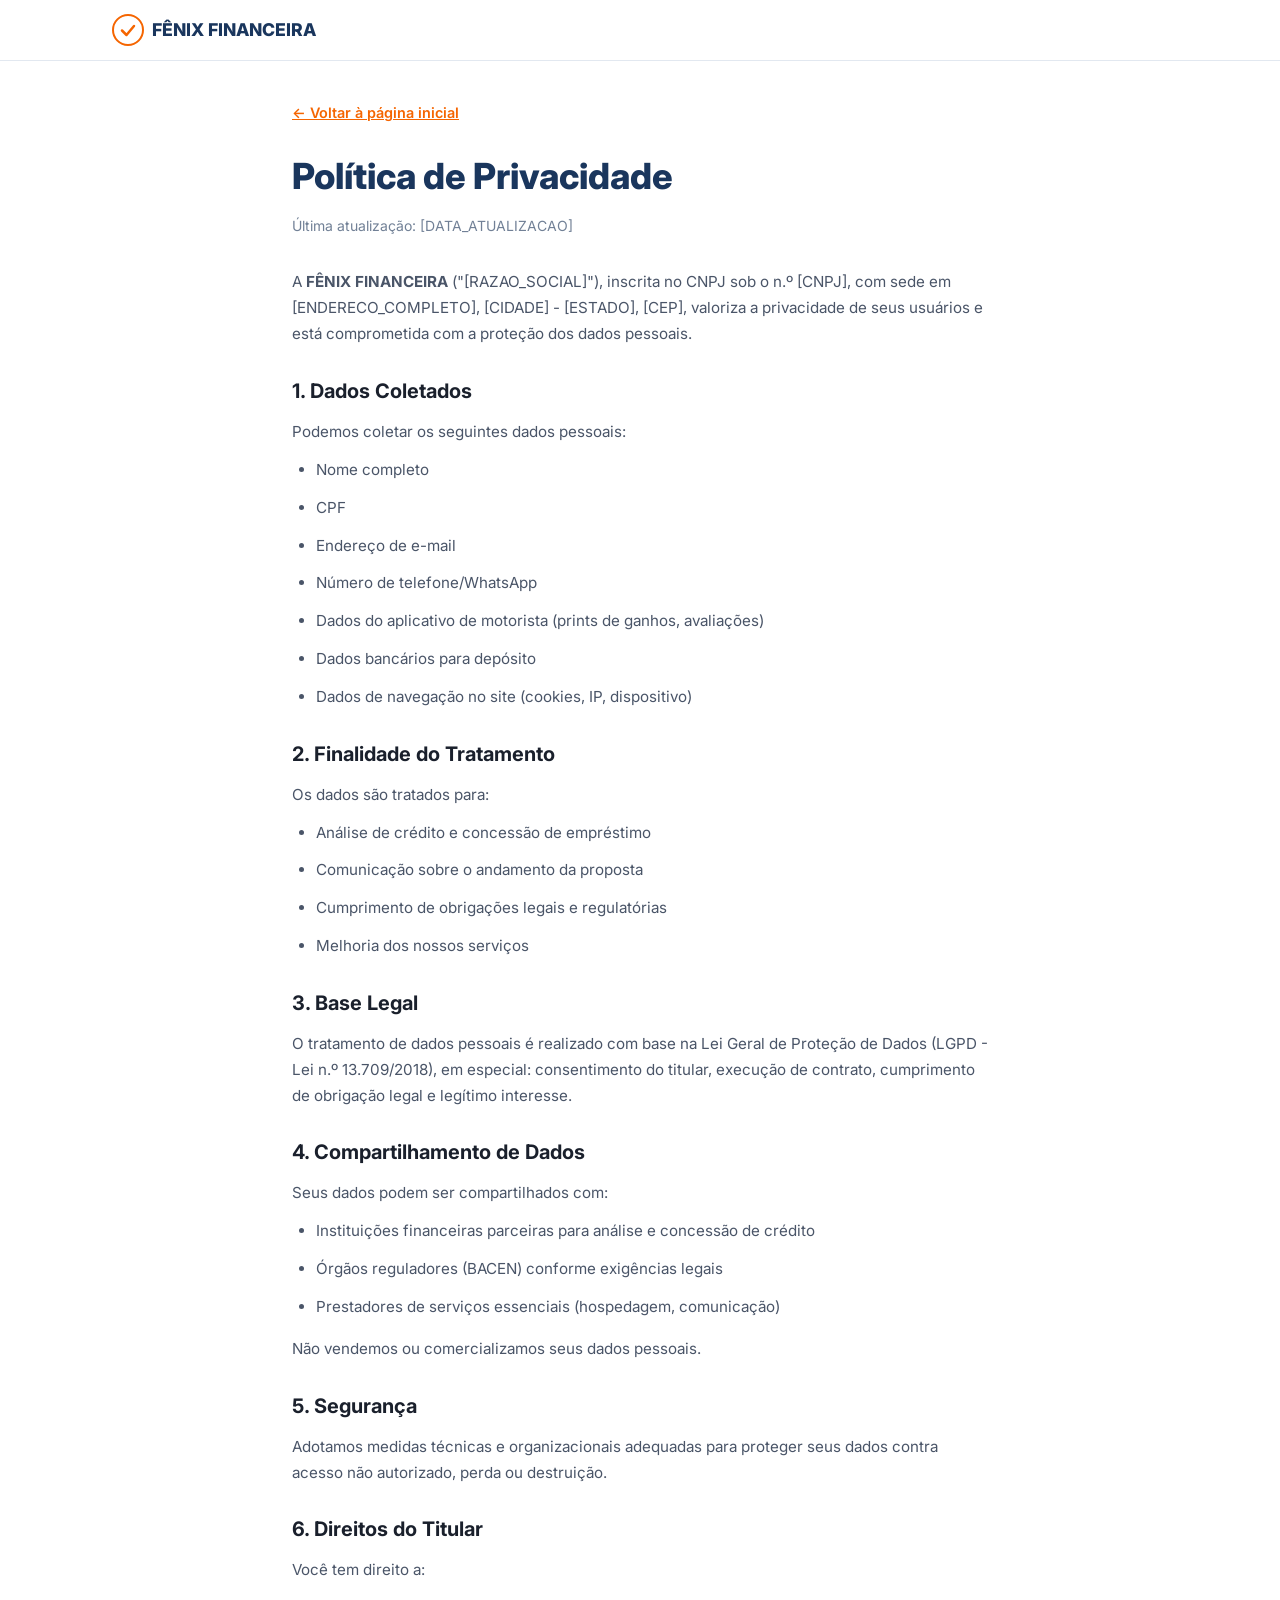
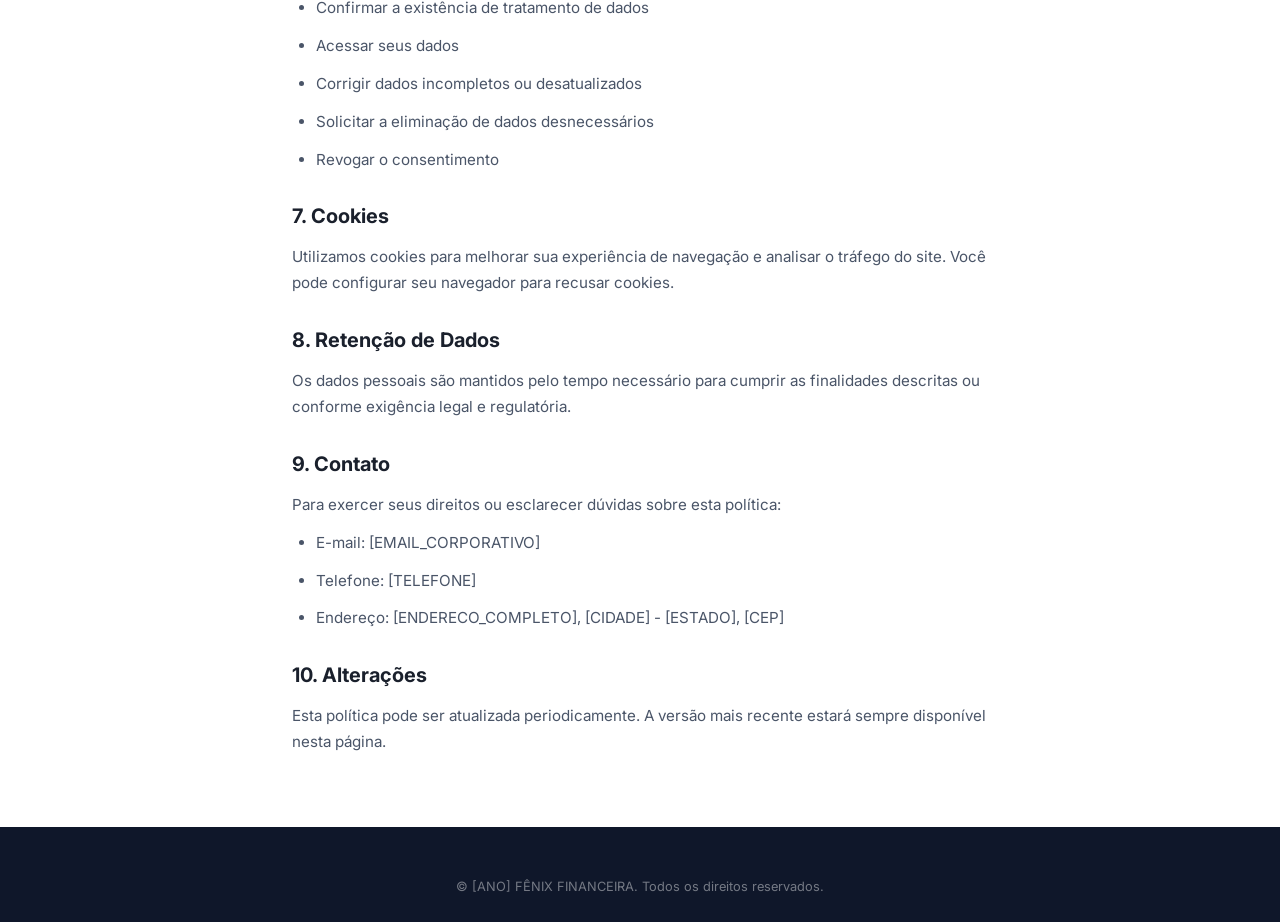
==== privacidade.html @ 760afd5e "Landing page FÊNIX FINANCEIRA - site completo para deploy" ====
<!DOCTYPE html>
<html lang="pt-BR">
<head>
  <meta charset="UTF-8">
  <meta name="viewport" content="width=device-width, initial-scale=1.0, maximum-scale=5.0">
  <meta name="description" content="Política de Privacidade - FÊNIX FINANCEIRA">
  <meta name="robots" content="noindex, follow">
  <link rel="icon" href="/favicon.ico" type="image/x-icon">
  <link rel="preconnect" href="https://fonts.googleapis.com">
  <link rel="preconnect" href="https://fonts.gstatic.com" crossorigin>
  <link rel="stylesheet" href="https://fonts.googleapis.com/css2?family=Inter:wght@400;500;600;700;800&display=swap">
  <link rel="stylesheet" href="css/style.css">
  <title>Política de Privacidade - FÊNIX FINANCEIRA</title>
  <style>
    .legal-page { padding: 100px 0 60px; }
    .legal-page h1 { font-size: 1.75rem; font-weight: 800; margin-bottom: 8px; color: var(--color-primary); }
    .legal-page .legal-date { font-size: 0.875rem; color: var(--color-text-muted); margin-bottom: 32px; }
    .legal-page h2 { font-size: 1.25rem; font-weight: 700; margin: 28px 0 12px; color: var(--color-text); }
    .legal-page p, .legal-page li { font-size: 0.95rem; color: var(--color-text-light); line-height: 1.7; margin-bottom: 12px; }
    .legal-page ul { padding-left: 24px; margin-bottom: 16px; }
    .legal-page a { color: var(--color-cta); text-decoration: underline; }
    .legal-back { display: inline-flex; align-items: center; gap: 6px; margin-bottom: 24px; font-weight: 600; font-size: 0.9rem; color: var(--color-cta); }
    @media (min-width: 768px) {
      .legal-page h1 { font-size: 2.25rem; }
    }
  </style>
</head>
<body>

  <header class="header" id="header">
    <div class="container header__inner">
      <a href="index.html" class="header__logo" aria-label="FÊNIX FINANCEIRA - Voltar à página inicial">
        <svg class="header__logo-icon" width="32" height="32" viewBox="0 0 32 32" fill="none" aria-hidden="true">
          <circle cx="16" cy="16" r="15" stroke="currentColor" stroke-width="2"/>
          <path d="M10 16.5L14.5 21L22 12" stroke="currentColor" stroke-width="2.5" stroke-linecap="round" stroke-linejoin="round"/>
        </svg>
        <span class="header__logo-text">FÊNIX FINANCEIRA</span>
      </a>
    </div>
  </header>

  <main class="legal-page">
    <div class="container" style="max-width: 760px;">
      <a href="index.html" class="legal-back">&larr; Voltar à página inicial</a>

      <h1>Política de Privacidade</h1>
      <p class="legal-date">Última atualização: [DATA_ATUALIZACAO]</p>

      <p>A <strong>FÊNIX FINANCEIRA</strong> ("[RAZAO_SOCIAL]"), inscrita no CNPJ sob o n.º [CNPJ], com sede em [ENDERECO_COMPLETO], [CIDADE] - [ESTADO], [CEP], valoriza a privacidade de seus usuários e está comprometida com a proteção dos dados pessoais.</p>

      <h2>1. Dados Coletados</h2>
      <p>Podemos coletar os seguintes dados pessoais:</p>
      <ul>
        <li>Nome completo</li>
        <li>CPF</li>
        <li>Endereço de e-mail</li>
        <li>Número de telefone/WhatsApp</li>
        <li>Dados do aplicativo de motorista (prints de ganhos, avaliações)</li>
        <li>Dados bancários para depósito</li>
        <li>Dados de navegação no site (cookies, IP, dispositivo)</li>
      </ul>

      <h2>2. Finalidade do Tratamento</h2>
      <p>Os dados são tratados para:</p>
      <ul>
        <li>Análise de crédito e concessão de empréstimo</li>
        <li>Comunicação sobre o andamento da proposta</li>
        <li>Cumprimento de obrigações legais e regulatórias</li>
        <li>Melhoria dos nossos serviços</li>
      </ul>

      <h2>3. Base Legal</h2>
      <p>O tratamento de dados pessoais é realizado com base na Lei Geral de Proteção de Dados (LGPD - Lei n.º 13.709/2018), em especial: consentimento do titular, execução de contrato, cumprimento de obrigação legal e legítimo interesse.</p>

      <h2>4. Compartilhamento de Dados</h2>
      <p>Seus dados podem ser compartilhados com:</p>
      <ul>
        <li>Instituições financeiras parceiras para análise e concessão de crédito</li>
        <li>Órgãos reguladores (BACEN) conforme exigências legais</li>
        <li>Prestadores de serviços essenciais (hospedagem, comunicação)</li>
      </ul>
      <p>Não vendemos ou comercializamos seus dados pessoais.</p>

      <h2>5. Segurança</h2>
      <p>Adotamos medidas técnicas e organizacionais adequadas para proteger seus dados contra acesso não autorizado, perda ou destruição.</p>

      <h2>6. Direitos do Titular</h2>
      <p>Você tem direito a:</p>
      <ul>
        <li>Confirmar a existência de tratamento de dados</li>
        <li>Acessar seus dados</li>
        <li>Corrigir dados incompletos ou desatualizados</li>
        <li>Solicitar a eliminação de dados desnecessários</li>
        <li>Revogar o consentimento</li>
      </ul>

      <h2>7. Cookies</h2>
      <p>Utilizamos cookies para melhorar sua experiência de navegação e analisar o tráfego do site. Você pode configurar seu navegador para recusar cookies.</p>

      <h2>8. Retenção de Dados</h2>
      <p>Os dados pessoais são mantidos pelo tempo necessário para cumprir as finalidades descritas ou conforme exigência legal e regulatória.</p>

      <h2>9. Contato</h2>
      <p>Para exercer seus direitos ou esclarecer dúvidas sobre esta política:</p>
      <ul>
        <li>E-mail: [EMAIL_CORPORATIVO]</li>
        <li>Telefone: [TELEFONE]</li>
        <li>Endereço: [ENDERECO_COMPLETO], [CIDADE] - [ESTADO], [CEP]</li>
      </ul>

      <h2>10. Alterações</h2>
      <p>Esta política pode ser atualizada periodicamente. A versão mais recente estará sempre disponível nesta página.</p>
    </div>
  </main>

  <footer class="footer">
    <div class="container">
      <div class="footer__bottom" style="border-top:none; padding-top:0;">
        <p>&copy; [ANO] FÊNIX FINANCEIRA. Todos os direitos reservados.</p>
      </div>
    </div>
  </footer>

</body>
</html>
---- css/style.css ----
/* ============================================
   VARIÁVEIS CSS — Altere aqui para customizar
   ============================================ */
:root {
  --color-primary: #1a365d;
  --color-primary-light: #2a4a7f;
  --color-primary-dark: #0f2440;
  --color-cta: #f56500;
  --color-cta-hover: #e05a00;
  --color-cta-light: rgba(245, 101, 0, 0.12);
  --color-success: #38a169;
  --color-success-light: rgba(56, 161, 105, 0.12);
  --color-text: #1a202c;
  --color-text-light: #4a5568;
  --color-text-muted: #718096;
  --color-bg: #ffffff;
  --color-bg-alt: #f7fafc;
  --color-bg-dark: #0f172a;
  --color-border: #e2e8f0;
  --font-family: 'Inter', system-ui, -apple-system, BlinkMacSystemFont, 'Segoe UI', sans-serif;
  --radius-sm: 8px;
  --radius-md: 12px;
  --radius-lg: 16px;
  --radius-full: 9999px;
  --shadow-sm: 0 1px 3px rgba(0,0,0,0.08);
  --shadow-md: 0 4px 12px rgba(0,0,0,0.1);
  --shadow-lg: 0 8px 30px rgba(0,0,0,0.12);
  --transition: 200ms ease;
}

/* ============================================
   RESET & BASE — Mobile-first
   ============================================ */
*,
*::before,
*::after {
  margin: 0;
  padding: 0;
  box-sizing: border-box;
}

html {
  scroll-behavior: smooth;
  -webkit-text-size-adjust: 100%;
}

body {
  font-family: var(--font-family);
  font-size: 16px;
  line-height: 1.6;
  color: var(--color-text);
  background-color: var(--color-bg);
  -webkit-font-smoothing: antialiased;
  -moz-osx-font-smoothing: grayscale;
  overflow-x: hidden;
}

img {
  max-width: 100%;
  height: auto;
  display: block;
}

a {
  color: inherit;
  text-decoration: none;
}

button {
  cursor: pointer;
  border: none;
  background: none;
  font-family: inherit;
}

/* ============================================
   CONTAINER
   ============================================ */
.container {
  width: 100%;
  max-width: 1120px;
  margin: 0 auto;
  padding: 0 20px;
}

/* ============================================
   TYPOGRAPHY UTILITIES
   ============================================ */
.section-title {
  font-size: 1.75rem;
  font-weight: 800;
  line-height: 1.2;
  text-align: center;
  margin-bottom: 16px;
  color: var(--color-text);
}

.section-subtitle {
  font-size: 1.05rem;
  color: var(--color-text-light);
  text-align: center;
  max-width: 560px;
  margin: 0 auto 40px;
  line-height: 1.5;
}

.text-highlight {
  color: var(--color-cta);
}

/* ============================================
   BUTTONS
   ============================================ */
.btn {
  display: inline-flex;
  align-items: center;
  justify-content: center;
  font-weight: 700;
  border-radius: var(--radius-sm);
  transition: background var(--transition), transform var(--transition), box-shadow var(--transition);
  white-space: nowrap;
  text-align: center;
  line-height: 1.2;
}

.btn:active {
  transform: scale(0.97);
}

.btn--sm {
  font-size: 0.875rem;
  padding: 10px 20px;
  min-height: 40px;
}

.btn--lg {
  font-size: 1.05rem;
  padding: 16px 32px;
  min-height: 52px;
  letter-spacing: 0.02em;
}

.btn--xl {
  font-size: 1.15rem;
  padding: 18px 40px;
  min-height: 56px;
  letter-spacing: 0.03em;
}

.btn--cta {
  background: var(--color-cta);
  color: #fff;
  box-shadow: 0 4px 14px rgba(245, 101, 0, 0.35);
}

.btn--cta:hover {
  background: var(--color-cta-hover);
  box-shadow: 0 6px 20px rgba(245, 101, 0, 0.45);
  transform: translateY(-1px);
}

.btn--cta:active {
  transform: translateY(0) scale(0.97);
}

.btn--pulse {
  animation: pulse-btn 2.5s infinite;
}

@keyframes pulse-btn {
  0% { box-shadow: 0 4px 14px rgba(245, 101, 0, 0.35), 0 0 0 0 rgba(245, 101, 0, 0.5); }
  70% { box-shadow: 0 4px 14px rgba(245, 101, 0, 0.35), 0 0 0 14px rgba(245, 101, 0, 0); }
  100% { box-shadow: 0 4px 14px rgba(245, 101, 0, 0.35), 0 0 0 0 rgba(245, 101, 0, 0); }
}

/* ============================================
   HEADER
   ============================================ */
.header {
  position: fixed;
  top: 0;
  left: 0;
  right: 0;
  z-index: 100;
  background: rgba(255, 255, 255, 0.92);
  backdrop-filter: blur(12px);
  -webkit-backdrop-filter: blur(12px);
  border-bottom: 1px solid var(--color-border);
  transition: box-shadow 0.3s ease;
}

.header--scrolled {
  box-shadow: var(--shadow-md);
}

.header__inner {
  display: flex;
  align-items: center;
  justify-content: space-between;
  height: 60px;
}

.header__logo {
  display: flex;
  align-items: center;
  gap: 8px;
  font-weight: 800;
  font-size: 1.1rem;
  color: var(--color-primary);
}

.header__logo-icon {
  color: var(--color-cta);
  flex-shrink: 0;
}

.header__nav {
  display: none;
  gap: 28px;
}

.header__link {
  font-size: 0.9rem;
  font-weight: 500;
  color: var(--color-text-light);
  transition: color var(--transition);
}

.header__link:hover {
  color: var(--color-cta);
}

.header__cta {
  flex-shrink: 0;
}

/* ============================================
   HERO
   ============================================ */
.hero {
  padding: 100px 0 60px;
  background: linear-gradient(180deg, var(--color-bg-alt) 0%, var(--color-bg) 100%);
}

.hero__inner {
  display: flex;
  flex-direction: column;
  align-items: center;
  gap: 40px;
}

.hero__content {
  text-align: center;
  max-width: 600px;
}

.hero__badge {
  display: inline-flex;
  align-items: center;
  gap: 6px;
  background: var(--color-success-light);
  color: var(--color-success);
  font-size: 0.8rem;
  font-weight: 600;
  padding: 6px 14px;
  border-radius: var(--radius-full);
  margin-bottom: 20px;
}

.hero__badge svg {
  flex-shrink: 0;
}

.hero__title {
  font-size: 2rem;
  font-weight: 900;
  line-height: 1.15;
  color: var(--color-primary);
  margin-bottom: 16px;
}

.hero__title-highlight {
  color: var(--color-cta);
}

.hero__subtitle {
  font-size: 1.1rem;
  color: var(--color-text-light);
  line-height: 1.6;
  margin-bottom: 28px;
}

.hero__cta-group {
  display: flex;
  flex-direction: column;
  align-items: center;
  gap: 12px;
}

.hero__cta-sub {
  display: flex;
  align-items: center;
  gap: 6px;
  font-size: 0.82rem;
  color: var(--color-text-muted);
}

.hero__cta-sub svg {
  flex-shrink: 0;
  color: var(--color-success);
}

.hero__illustration {
  width: 100%;
  max-width: 320px;
}

.hero__svg {
  width: 100%;
  height: auto;
}

/* ============================================
   BENEFITS
   ============================================ */
.benefits {
  padding: 60px 0;
  background: var(--color-bg);
}

.benefits__grid {
  display: grid;
  grid-template-columns: 1fr;
  gap: 16px;
  margin-top: 32px;
}

.benefit-card {
  background: var(--color-bg);
  border: 1px solid var(--color-border);
  border-radius: var(--radius-md);
  padding: 24px;
  text-align: center;
  transition: transform var(--transition), box-shadow var(--transition);
}

.benefit-card:hover {
  transform: translateY(-3px);
  box-shadow: var(--shadow-md);
}

.benefit-card__icon {
  width: 56px;
  height: 56px;
  border-radius: var(--radius-md);
  display: flex;
  align-items: center;
  justify-content: center;
  margin: 0 auto 16px;
}

.benefit-card__icon--speed {
  background: var(--color-cta-light);
  color: var(--color-cta);
}

.benefit-card__icon--shield {
  background: var(--color-success-light);
  color: var(--color-success);
}

.benefit-card__icon--car {
  background: rgba(26, 54, 93, 0.1);
  color: var(--color-primary);
}

.benefit-card__icon--money {
  background: var(--color-success-light);
  color: var(--color-success);
}

.benefit-card__title {
  font-size: 1.15rem;
  font-weight: 700;
  margin-bottom: 8px;
  color: var(--color-text);
}

.benefit-card__text {
  font-size: 0.95rem;
  color: var(--color-text-light);
  line-height: 1.5;
}

/* ============================================
   COMPARISON TABLE
   ============================================ */
.comparison {
  padding: 60px 0;
  background: var(--color-bg-alt);
}

.comparison__table-wrapper {
  overflow-x: auto;
  -webkit-overflow-scrolling: touch;
  margin-top: 32px;
  border-radius: var(--radius-md);
  box-shadow: var(--shadow-sm);
}

.comparison__table {
  width: 100%;
  border-collapse: collapse;
  background: var(--color-bg);
  font-size: 0.9rem;
  min-width: 520px;
}

.comparison__table thead {
  background: var(--color-primary);
  color: #fff;
}

.comparison__table th {
  padding: 14px 16px;
  text-align: left;
  font-weight: 600;
  font-size: 0.85rem;
  text-transform: uppercase;
  letter-spacing: 0.03em;
}

.comparison__table td {
  padding: 14px 16px;
  border-bottom: 1px solid var(--color-border);
  vertical-align: middle;
}

.comparison__table tbody tr:last-child td {
  border-bottom: none;
}

.comparison__table tbody tr:hover {
  background: var(--color-bg-alt);
}

.comparison__highlight-col {
  background: rgba(56, 161, 105, 0.08) !important;
  color: var(--color-success);
  font-weight: 600;
}

.comparison__table thead .comparison__highlight-col {
  background: var(--color-success) !important;
  color: #fff;
}

.comparison__cta {
  text-align: center;
  margin-top: 32px;
}

/* ============================================
   STEPS (HOW IT WORKS)
   ============================================ */
.steps {
  padding: 60px 0;
  background: var(--color-bg);
}

.steps__grid {
  display: flex;
  flex-direction: column;
  align-items: center;
  gap: 8px;
  margin-top: 32px;
}

.step-card {
  background: var(--color-bg);
  border: 1px solid var(--color-border);
  border-radius: var(--radius-md);
  padding: 28px 24px;
  text-align: center;
  width: 100%;
  max-width: 360px;
  position: relative;
}

.step-card__number {
  position: absolute;
  top: -16px;
  left: 50%;
  transform: translateX(-50%);
  width: 32px;
  height: 32px;
  background: var(--color-cta);
  color: #fff;
  font-weight: 800;
  font-size: 0.95rem;
  border-radius: 50%;
  display: flex;
  align-items: center;
  justify-content: center;
}

.step-card__icon {
  color: var(--color-primary);
  margin-bottom: 12px;
}

.step-card__title {
  font-size: 1.15rem;
  font-weight: 700;
  margin-bottom: 8px;
}

.step-card__text {
  font-size: 0.95rem;
  color: var(--color-text-light);
  line-height: 1.5;
}

.step-connector {
  transform: rotate(90deg);
  opacity: 0.5;
}

.steps__cta {
  text-align: center;
  margin-top: 36px;
}

/* ============================================
   APPS ACCEPTED
   ============================================ */
.apps {
  padding: 60px 0;
  background: var(--color-bg-alt);
}

.apps__grid {
  display: flex;
  flex-wrap: wrap;
  justify-content: center;
  gap: 12px;
  margin-top: 8px;
}

.app-tag {
  display: flex;
  align-items: center;
  gap: 8px;
  background: var(--color-bg);
  border: 1px solid var(--color-border);
  border-radius: var(--radius-full);
  padding: 10px 20px;
  font-weight: 600;
  font-size: 0.95rem;
  transition: transform var(--transition), box-shadow var(--transition);
}

.app-tag:hover {
  transform: translateY(-2px);
  box-shadow: var(--shadow-sm);
}

.app-tag__icon {
  font-size: 1.2rem;
}

.app-tag--other {
  background: var(--color-cta-light);
  border-color: var(--color-cta);
  color: var(--color-cta);
}

/* ============================================
   FAQ
   ============================================ */
.faq {
  padding: 60px 0;
  background: var(--color-bg);
}

.faq__list {
  max-width: 680px;
  margin: 32px auto 0;
  display: flex;
  flex-direction: column;
  gap: 8px;
}

.faq__item {
  background: var(--color-bg);
  border: 1px solid var(--color-border);
  border-radius: var(--radius-sm);
  overflow: hidden;
  transition: box-shadow var(--transition);
}

.faq__item[open] {
  box-shadow: var(--shadow-sm);
}

.faq__question {
  display: flex;
  align-items: center;
  justify-content: space-between;
  gap: 12px;
  padding: 16px 20px;
  font-weight: 600;
  font-size: 1rem;
  cursor: pointer;
  list-style: none;
  color: var(--color-text);
  transition: color var(--transition);
  min-height: 52px;
}

.faq__question::-webkit-details-marker {
  display: none;
}

.faq__question::marker {
  content: '';
}

.faq__question:hover {
  color: var(--color-cta);
}

.faq__chevron {
  flex-shrink: 0;
  transition: transform 0.3s ease;
  color: var(--color-text-muted);
}

.faq__item[open] .faq__chevron {
  transform: rotate(180deg);
  color: var(--color-cta);
}

.faq__answer {
  padding: 0 20px 16px;
  font-size: 0.95rem;
  color: var(--color-text-light);
  line-height: 1.6;
}

/* ============================================
   CTA FINAL
   ============================================ */
.cta-final {
  padding: 80px 0;
  background: linear-gradient(135deg, var(--color-primary) 0%, var(--color-primary-dark) 100%);
  color: #fff;
  text-align: center;
}

.cta-final__inner {
  display: flex;
  flex-direction: column;
  align-items: center;
  gap: 16px;
}

.cta-final__title {
  font-size: 1.75rem;
  font-weight: 800;
  line-height: 1.2;
}

.cta-final__subtitle {
  font-size: 1.05rem;
  opacity: 0.85;
  max-width: 480px;
  margin-bottom: 8px;
}

.cta-final__note {
  font-size: 0.85rem;
  opacity: 0.7;
  margin-top: 4px;
}

/* ============================================
   FOOTER
   ============================================ */
.footer {
  background: var(--color-bg-dark);
  color: rgba(255, 255, 255, 0.7);
  padding: 48px 0 24px;
  font-size: 0.875rem;
}

.footer__grid {
  display: grid;
  grid-template-columns: 1fr;
  gap: 32px;
  margin-bottom: 32px;
}

.footer__heading {
  color: #fff;
  font-size: 0.95rem;
  font-weight: 700;
  margin-bottom: 12px;
}

.footer__text {
  line-height: 1.7;
}

.footer__link {
  display: block;
  margin-bottom: 8px;
  transition: color var(--transition);
}

.footer__link:hover {
  color: var(--color-cta);
}

.footer__bottom {
  border-top: 1px solid rgba(255, 255, 255, 0.1);
  padding-top: 20px;
  text-align: center;
  font-size: 0.8rem;
  opacity: 0.6;
  line-height: 1.8;
}

/* ============================================
   FLOATING CHAT BUTTON (FAB)
   ============================================ */
.chat-fab {
  position: fixed;
  bottom: 24px;
  right: 24px;
  z-index: 90;
  display: flex;
  align-items: center;
  gap: 8px;
  background: var(--color-cta);
  color: #fff;
  padding: 14px 22px;
  border-radius: var(--radius-full);
  font-weight: 700;
  font-size: 0.85rem;
  box-shadow: 0 4px 20px rgba(245, 101, 0, 0.4);
  animation: pulse-fab 2s infinite;
  transition: transform var(--transition), background var(--transition);
  min-height: 56px;
}

.chat-fab:hover {
  background: var(--color-cta-hover);
  transform: scale(1.05);
}

.chat-fab:active {
  transform: scale(0.97);
}

@keyframes pulse-fab {
  0% { box-shadow: 0 4px 20px rgba(245, 101, 0, 0.4), 0 0 0 0 rgba(245, 101, 0, 0.5); }
  70% { box-shadow: 0 4px 20px rgba(245, 101, 0, 0.4), 0 0 0 18px rgba(245, 101, 0, 0); }
  100% { box-shadow: 0 4px 20px rgba(245, 101, 0, 0.4), 0 0 0 0 rgba(245, 101, 0, 0); }
}

.chat-fab__badge {
  position: absolute;
  top: -6px;
  right: -4px;
  background: var(--color-success);
  color: #fff;
  font-size: 0.6rem;
  font-weight: 700;
  padding: 2px 6px;
  border-radius: var(--radius-full);
  letter-spacing: 0.05em;
}

.chat-fab__icon {
  flex-shrink: 0;
}

.chat-fab__text {
  display: none;
}

/* ============================================
   ANIMATIONS — Fade In on Scroll
   ============================================ */
.fade-in {
  opacity: 0;
  transform: translateY(24px);
  transition: opacity 0.6s ease, transform 0.6s ease;
}

.fade-in.is-visible {
  opacity: 1;
  transform: translateY(0);
}

/* ============================================
   RESPONSIVE — Tablet (768px+)
   ============================================ */
@media (min-width: 768px) {
  .container {
    padding: 0 32px;
  }

  .header__nav {
    display: flex;
  }

  .section-title {
    font-size: 2.25rem;
  }

  .hero {
    padding: 120px 0 80px;
  }

  .hero__title {
    font-size: 2.75rem;
  }

  .hero__inner {
    flex-direction: row;
    text-align: left;
    gap: 48px;
  }

  .hero__content {
    text-align: left;
    flex: 1;
  }

  .hero__illustration {
    max-width: 380px;
    flex-shrink: 0;
  }

  .hero__cta-group {
    align-items: flex-start;
  }

  .benefits {
    padding: 80px 0;
  }

  .benefits__grid {
    grid-template-columns: 1fr 1fr;
    gap: 20px;
  }

  .comparison {
    padding: 80px 0;
  }

  .steps {
    padding: 80px 0;
  }

  .steps__grid {
    flex-direction: row;
    align-items: flex-start;
    gap: 12px;
  }

  .step-connector {
    transform: none;
    margin-top: 60px;
  }

  .step-card {
    max-width: none;
    flex: 1;
  }

  .apps {
    padding: 80px 0;
  }

  .faq {
    padding: 80px 0;
  }

  .cta-final {
    padding: 100px 0;
  }

  .cta-final__title {
    font-size: 2.25rem;
  }

  .footer__grid {
    grid-template-columns: 1.5fr 1fr 1fr;
  }

  .chat-fab__text {
    display: inline;
  }
}

/* ============================================
   RESPONSIVE — Desktop (1024px+)
   ============================================ */
@media (min-width: 1024px) {
  .section-title {
    font-size: 2.5rem;
  }

  .hero__title {
    font-size: 3.2rem;
  }

  .hero__subtitle {
    font-size: 1.2rem;
  }

  .benefits__grid {
    grid-template-columns: repeat(4, 1fr);
    gap: 24px;
  }

  .benefit-card {
    padding: 28px 20px;
  }

  .cta-final__title {
    font-size: 2.75rem;
  }
}

/* ============================================
   RESPONSIVE — Small phones (320px)
   ============================================ */
@media (max-width: 374px) {
  .hero__title {
    font-size: 1.65rem;
  }

  .hero__subtitle {
    font-size: 1rem;
  }

  .btn--lg {
    font-size: 0.95rem;
    padding: 14px 24px;
  }

  .btn--xl {
    font-size: 1rem;
    padding: 16px 28px;
  }

  .section-title {
    font-size: 1.5rem;
  }

  .comparison__table {
    font-size: 0.8rem;
  }

  .comparison__table th,
  .comparison__table td {
    padding: 10px 10px;
  }

  .chat-fab {
    bottom: 16px;
    right: 16px;
    padding: 12px 16px;
    min-height: 48px;
  }
}

/* ============================================
   PRINT STYLES
   ============================================ */
@media print {
  .header,
  .chat-fab,
  .btn {
    display: none !important;
  }

  .hero {
    padding-top: 20px;
  }

  body {
    color: #000;
  }
}

/* ============================================
   REDUCED MOTION
   ============================================ */
@media (prefers-reduced-motion: reduce) {
  *,
  *::before,
  *::after {
    animation-duration: 0.01ms !important;
    animation-iteration-count: 1 !important;
    transition-duration: 0.01ms !important;
  }

  html {
    scroll-behavior: auto;
  }

  .fade-in {
    opacity: 1;
    transform: none;
  }
}
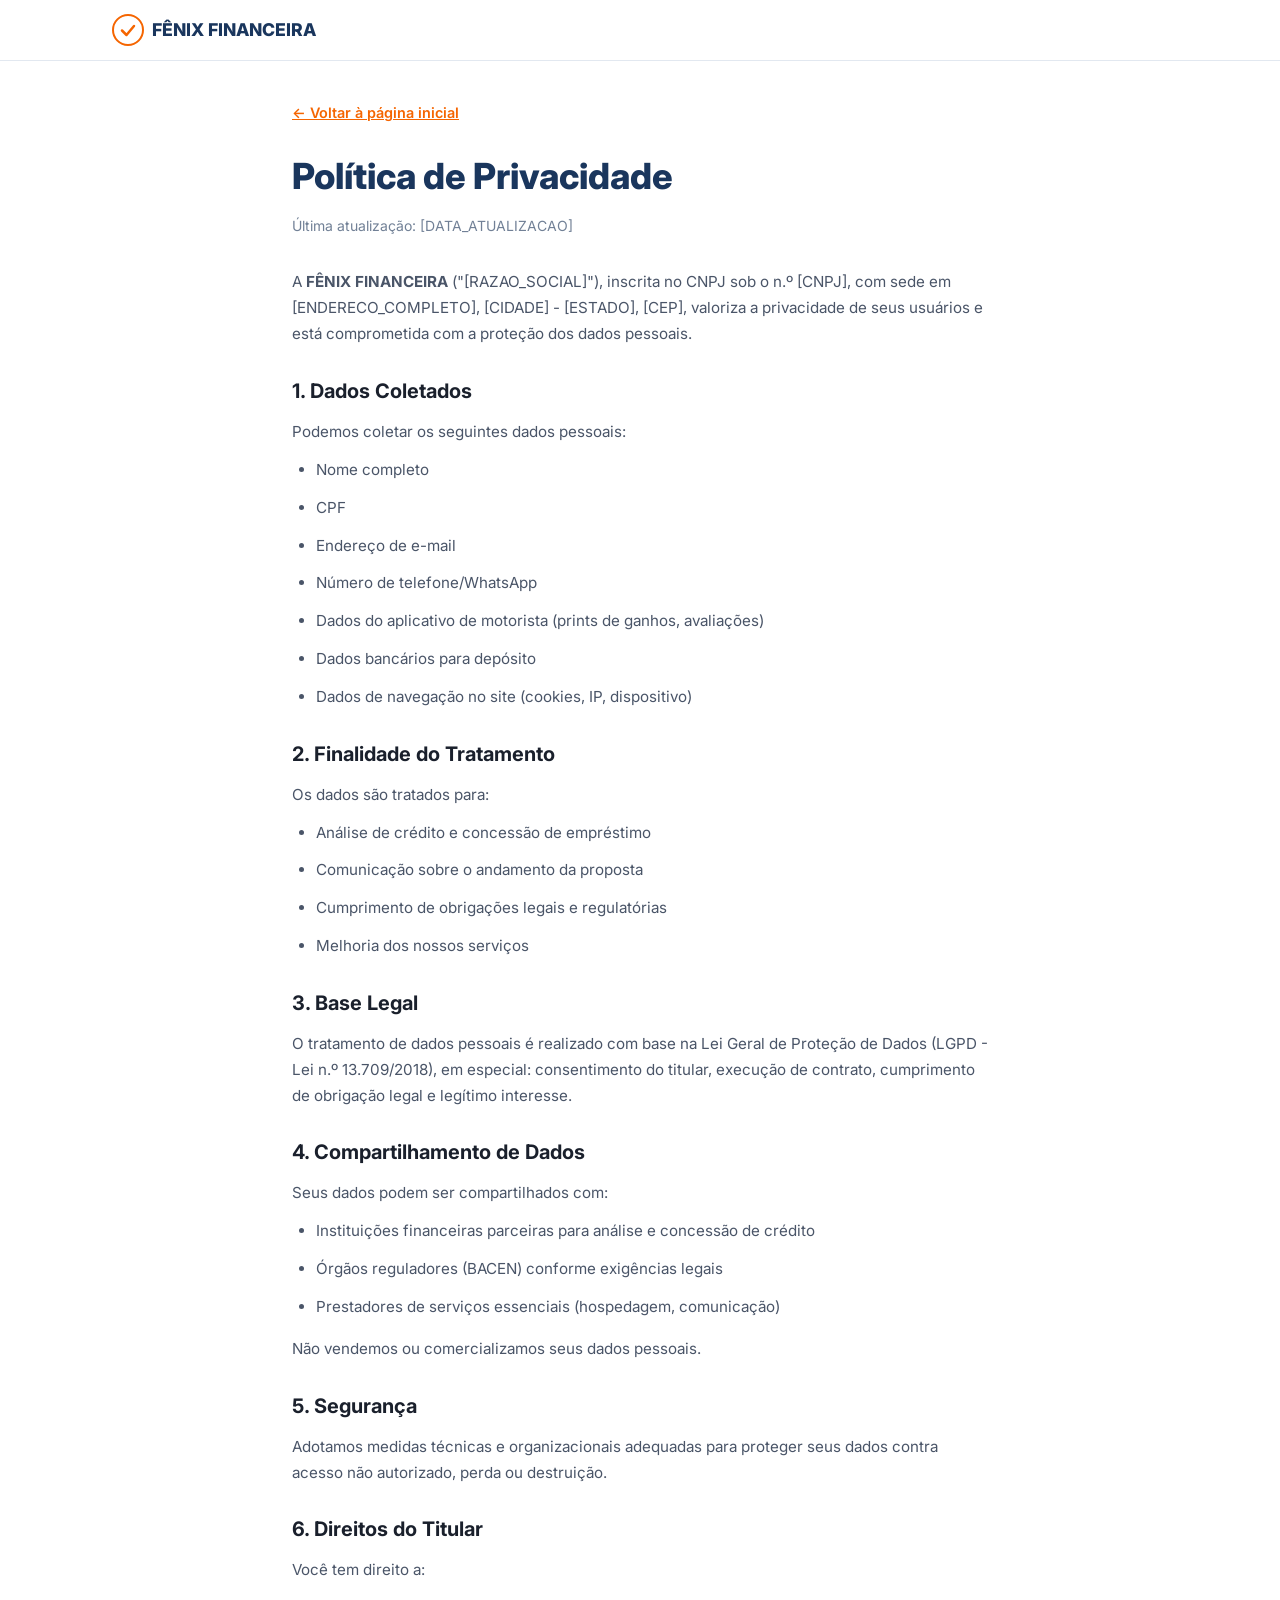
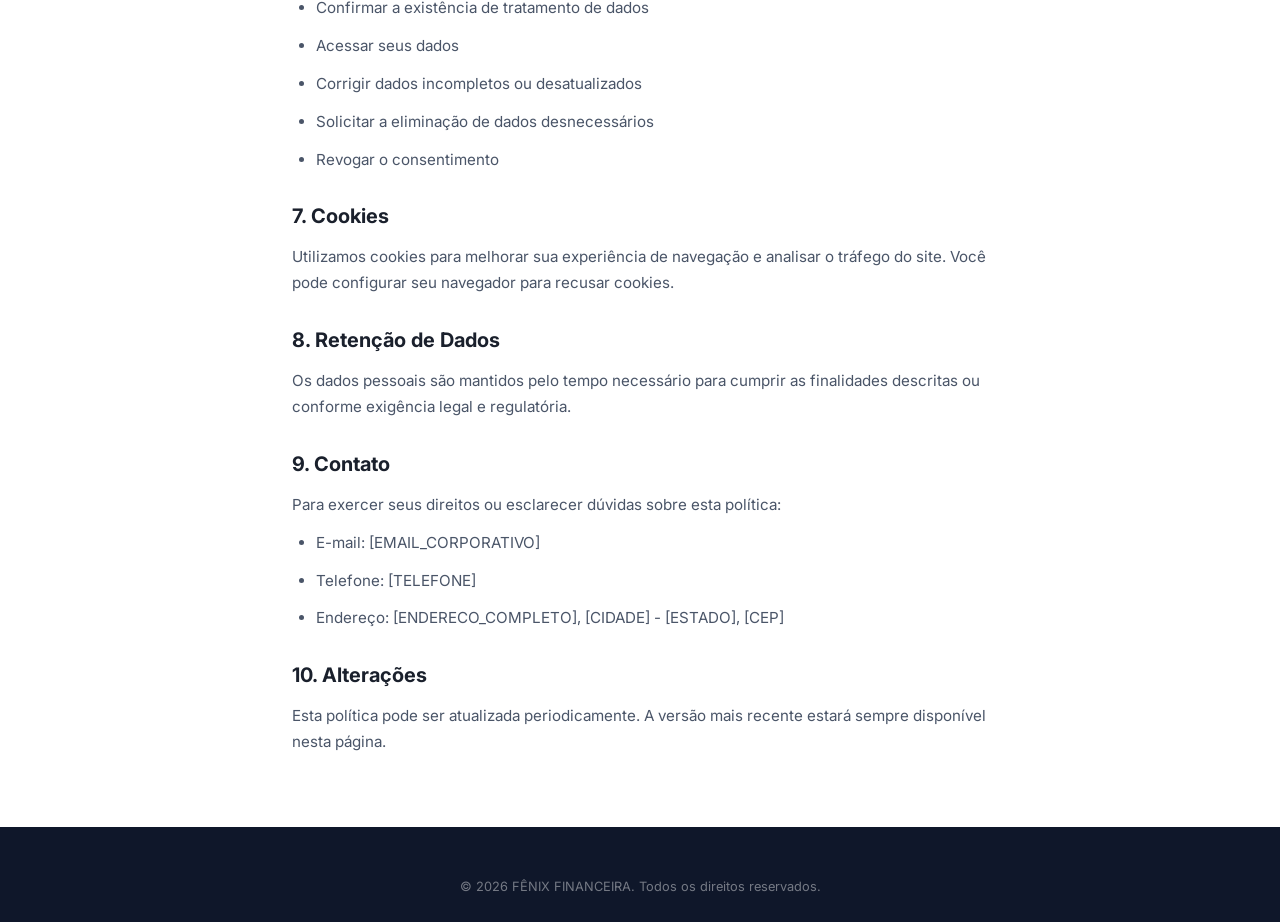
==== commit f26faf83: "alterações no html" ====
--- a/privacidade.html
+++ b/privacidade.html
@@ -116,7 +116,7 @@
   <footer class="footer">
     <div class="container">
       <div class="footer__bottom" style="border-top:none; padding-top:0;">
-        <p>&copy; [ANO] FÊNIX FINANCEIRA. Todos os direitos reservados.</p>
+        <p>&copy; 2026 FÊNIX FINANCEIRA. Todos os direitos reservados.</p>
       </div>
     </div>
   </footer>
--- a/css/style.css
+++ b/css/style.css
@@ -735,6 +735,7 @@
    FLOATING CHAT BUTTON (FAB)
    ============================================ */
 .chat-fab {
+  display: none; /* Escondido — Tawk.to tem seu próprio botão */
   position: fixed;
   bottom: 24px;
   right: 24px;
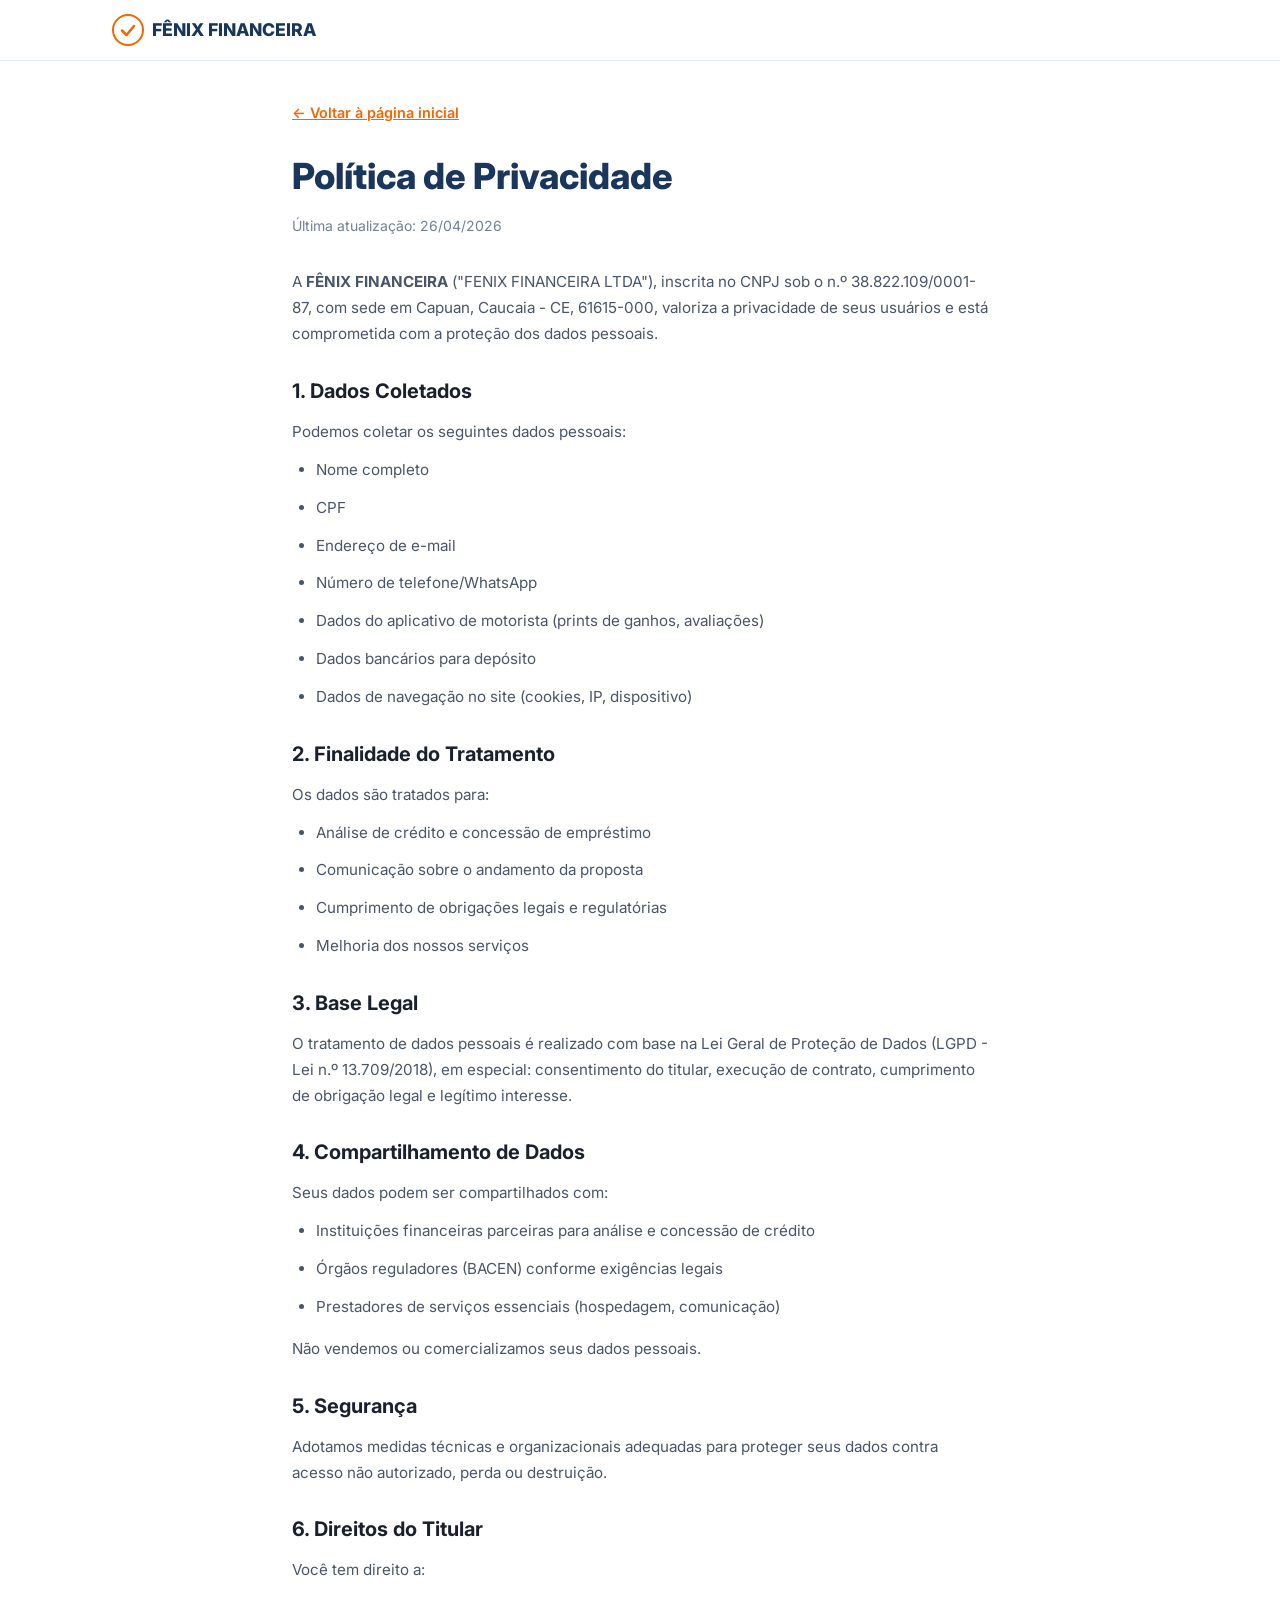
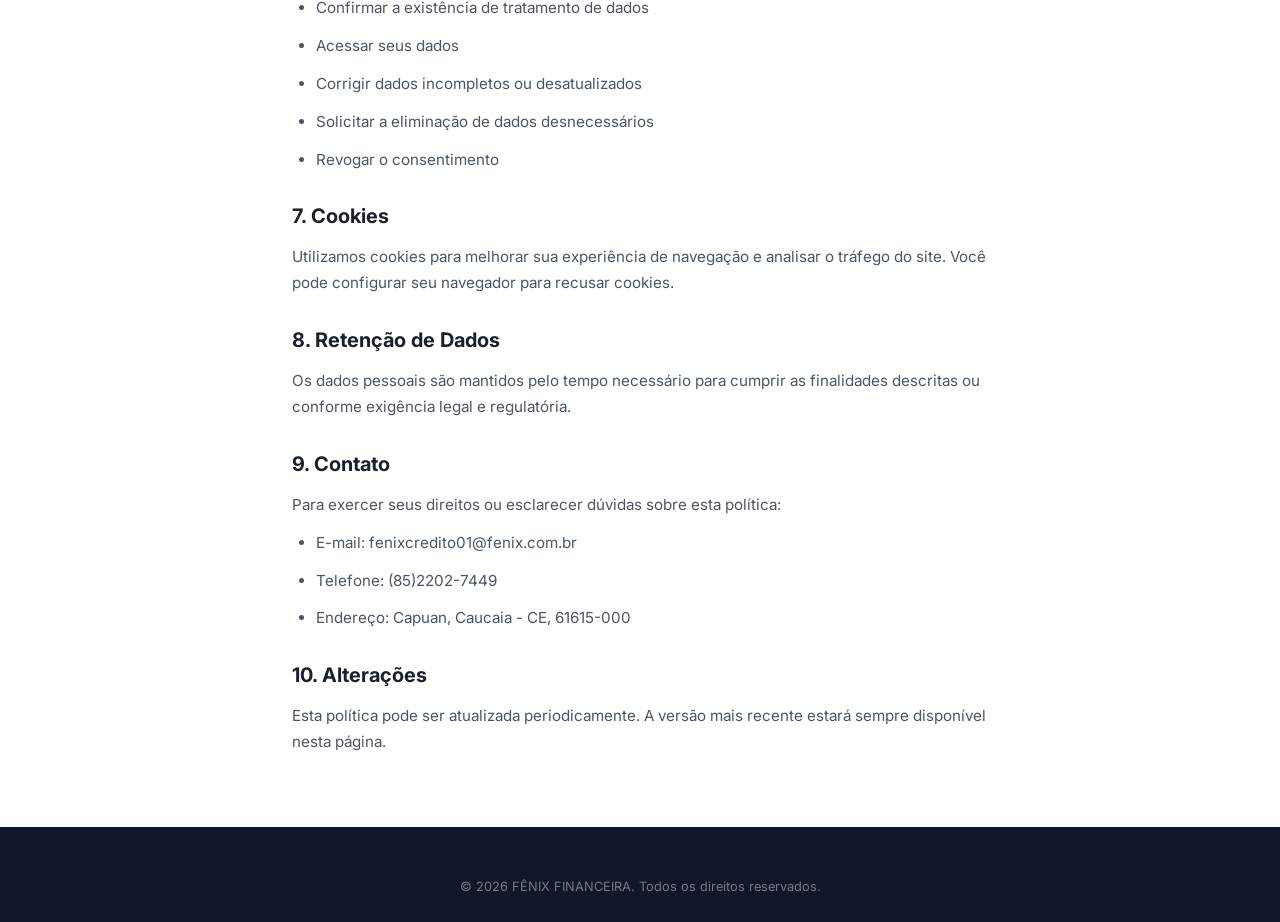
==== commit c749391f: "mudanças" ====
--- a/privacidade.html
+++ b/privacidade.html
@@ -44,9 +44,9 @@
       <a href="index.html" class="legal-back">&larr; Voltar à página inicial</a>
 
       <h1>Política de Privacidade</h1>
-      <p class="legal-date">Última atualização: [DATA_ATUALIZACAO]</p>
+      <p class="legal-date">Última atualização: 26/04/2026</p>
 
-      <p>A <strong>FÊNIX FINANCEIRA</strong> ("[RAZAO_SOCIAL]"), inscrita no CNPJ sob o n.º [CNPJ], com sede em [ENDERECO_COMPLETO], [CIDADE] - [ESTADO], [CEP], valoriza a privacidade de seus usuários e está comprometida com a proteção dos dados pessoais.</p>
+      <p>A <strong>FÊNIX FINANCEIRA</strong> ("FENIX FINANCEIRA LTDA"), inscrita no CNPJ sob o n.º 38.822.109/0001-87, com sede em Capuan, Caucaia - CE, 61615-000, valoriza a privacidade de seus usuários e está comprometida com a proteção dos dados pessoais.</p>
 
       <h2>1. Dados Coletados</h2>
       <p>Podemos coletar os seguintes dados pessoais:</p>
@@ -103,9 +103,9 @@
       <h2>9. Contato</h2>
       <p>Para exercer seus direitos ou esclarecer dúvidas sobre esta política:</p>
       <ul>
-        <li>E-mail: [EMAIL_CORPORATIVO]</li>
-        <li>Telefone: [TELEFONE]</li>
-        <li>Endereço: [ENDERECO_COMPLETO], [CIDADE] - [ESTADO], [CEP]</li>
+        <li>E-mail: fenixcredito01@fenix.com.br</li>
+        <li>Telefone: (85)2202-7449</li>
+        <li>Endereço: Capuan, Caucaia - CE, 61615-000</li>
       </ul>
 
       <h2>10. Alterações</h2>
